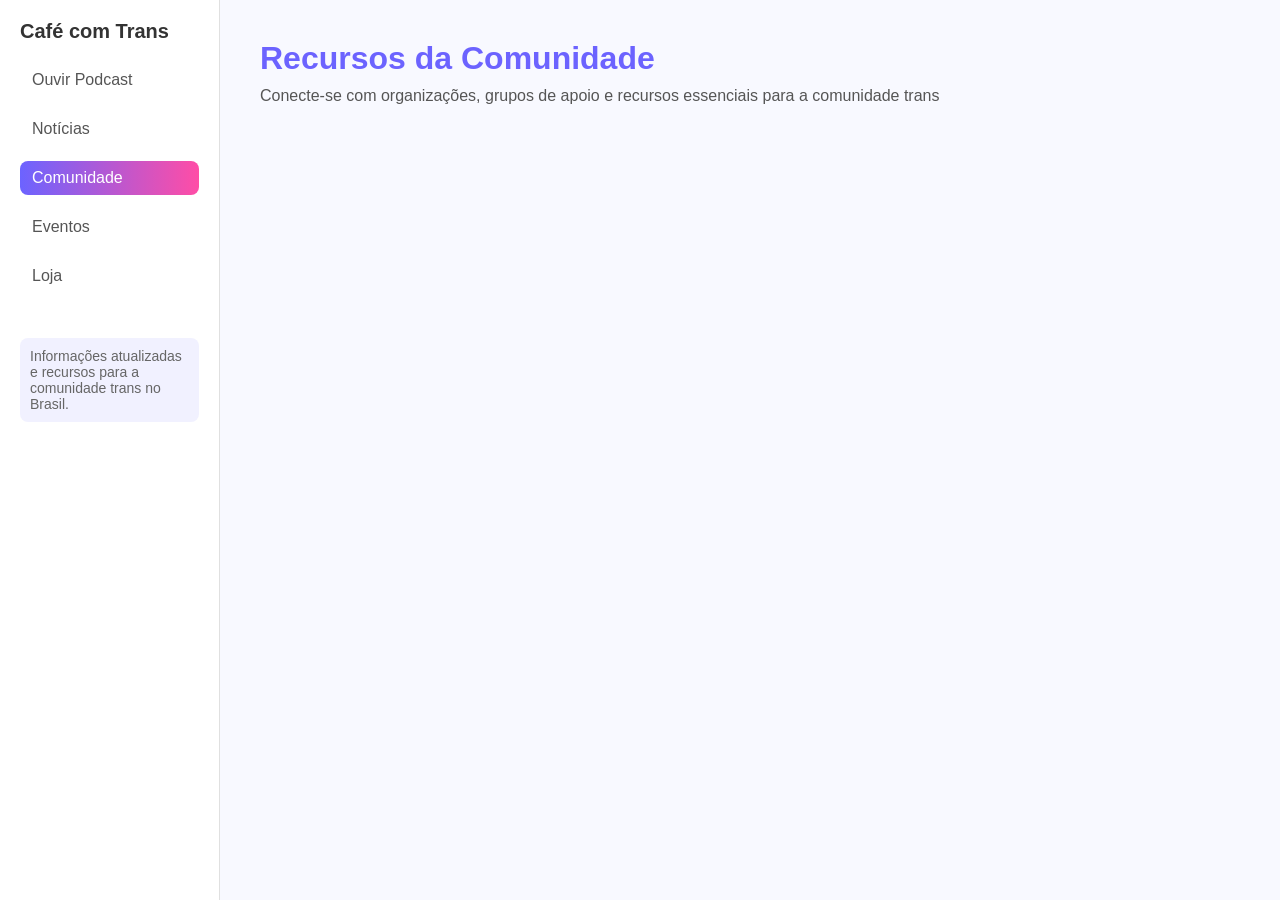
==== comunidade.html @ 541d0256 "Update comunidade.html" ====
<!DOCTYPE html>
<html lang="pt-BR">
<head>
<meta charset="UTF-8">
<meta name="viewport" content="width=device-width, initial-scale=1.0">
<title>Café com Trans - Comunidade</title>
<link rel="stylesheet" href="style.css">
</head>
<body>

<div class="sidebar">
    <h2>Café com Trans</h2>
    <ul class="nav">
        <li><a href="podcast.html">Ouvir Podcast</a></li>
        <li><a href="noticias.html">Notícias</a></li>
        <li><a href="comunidade.html">Comunidade</a></li>
        <li><a href="eventos.html">Eventos</a></li>
        <li><a href="loja.html">Loja</a></li>
    </ul>
    <div class="about">
        Informações atualizadas e recursos para a comunidade trans no Brasil.
    </div>
</div>

<div class="main">
    <h1>Recursos da Comunidade</h1>
    <p>Conecte-se com organizações, grupos de apoio e recursos essenciais para a comunidade trans</p>

    <div class="cards">
        <!-- Insira os cards de comunidade aqui (igual ao index) -->
    </div>
</div>

<script>
document.querySelectorAll('.nav a').forEach(link => {
    if (link.href === window.location.href) {
        link.classList.add('active');
    }
});
</script>

</body>
</html>
---- style.css ----
/* =============================
   RESET BÁSICO
============================= */
* {
    box-sizing: border-box;
    margin: 0;
    padding: 0;
    font-family: Arial, sans-serif;
}

body {
    display: flex;
    min-height: 100vh;
    background-color: #f8f9ff;
    color: #333;
}

/* =============================
   MENU LATERAL
============================= */
.sidebar {
    width: 220px;
    background-color: #fff;
    border-right: 1px solid #e0e0e0;
    display: flex;
    flex-direction: column;
    padding: 20px;
}

.sidebar h2 {
    font-size: 20px;
    margin-bottom: 20px;
}

.nav {
    list-style: none;
    margin-bottom: 30px;
}

.nav li {
    margin-bottom: 15px;
}

.nav li a {
    text-decoration: none;
    color: #555;
    display: flex;
    align-items: center;
    padding: 8px 12px;
    border-radius: 8px;
    transition: background 0.3s, color 0.3s;
}

.nav li a.active, .nav li a:hover {
    background: linear-gradient(90deg, #6c63ff, #ff4da6);
    color: #fff;
}

.about {
    font-size: 14px;
    color: #666;
    background: #f1f1ff;
    padding: 10px;
    border-radius: 8px;
}

/* =============================
   CONTEÚDO PRINCIPAL
============================= */
.main {
    flex: 1;
    padding: 40px;
}

.main h1 {
    font-size: 32px;
    color: #6c63ff;
    margin-bottom: 10px;
}

.main p {
    font-size: 16px;
    margin-bottom: 30px;
    color: #555;
}

/* =============================
   GRID DE CARDS
============================= */
.cards {
    display: grid;
    grid-template-columns: repeat(auto-fit, minmax(280px, 1fr));
    gap: 20px;
}

.card {
    background-color: #fff;
    border-radius: 12px;
    padding: 20px;
    box-shadow: 0 5px 15px rgba(0,0,0,0.05);
    display: flex;
    flex-direction: column;
    justify-content: space-between;
}

.card .icon {
    width: 40px;
    height: 40px;
    background: linear-gradient(135deg, #6c63ff, #ff4da6);
    border-radius: 10px;
    margin-bottom: 15px;
    display: flex;
    align-items: center;
    justify-content: center;
    color: #fff;
    font-weight: bold;
}

.card h3 {
    font-size: 18px;
    margin-bottom: 10px;
}

.card p {
    font-size: 14px;
    color: #555;
    margin-bottom: 10px;
}

.card .info {
    font-size: 13px;
    color: #777;
    margin-bottom: 10px;
}

.card button {
    border: none;
    padding: 10px;
    border-radius: 8px;
    background: linear-gradient(90deg, #6c63ff, #ff4da6);
    color: #fff;
    cursor: pointer;
    transition: opacity 0.3s;
}

.card button:hover {
    opacity: 0.8;
}

/* =============================
   ICONE DE PODCAST
============================= */
.podcast-links img {
    width: 50px;
    height: 50px;
    border-radius: 8px;
    transition: transform 0.3s, box-shadow 0.3s;
    cursor: pointer;
}

.podcast-links img:hover {
    transform: scale(1.2);
    box-shadow: 0 5px 15px rgba(0,0,0,0.3);
}

/* =============================
   RESPONSIVIDADE
============================= */
@media (max-width: 768px) {
    body {
        flex-direction: column;
    }

    .sidebar {
        width: 100%;
        border-right: none;
        border-bottom: 1px solid #e0e0e0;
        flex-direction: row;
        overflow-x: auto;
        padding: 10px;
    }

    .sidebar h2 {
        font-size: 18px;
        margin-right: 20px;
    }

    .nav {
        display: flex;
        flex-direction: row;
        margin-bottom: 0;
    }

    .nav li {
        margin-bottom: 0;
        margin-right: 10px;
    }

    .main {
        padding: 20px;
    }

    .cards {
        grid-template-columns: 1fr;
    }
}
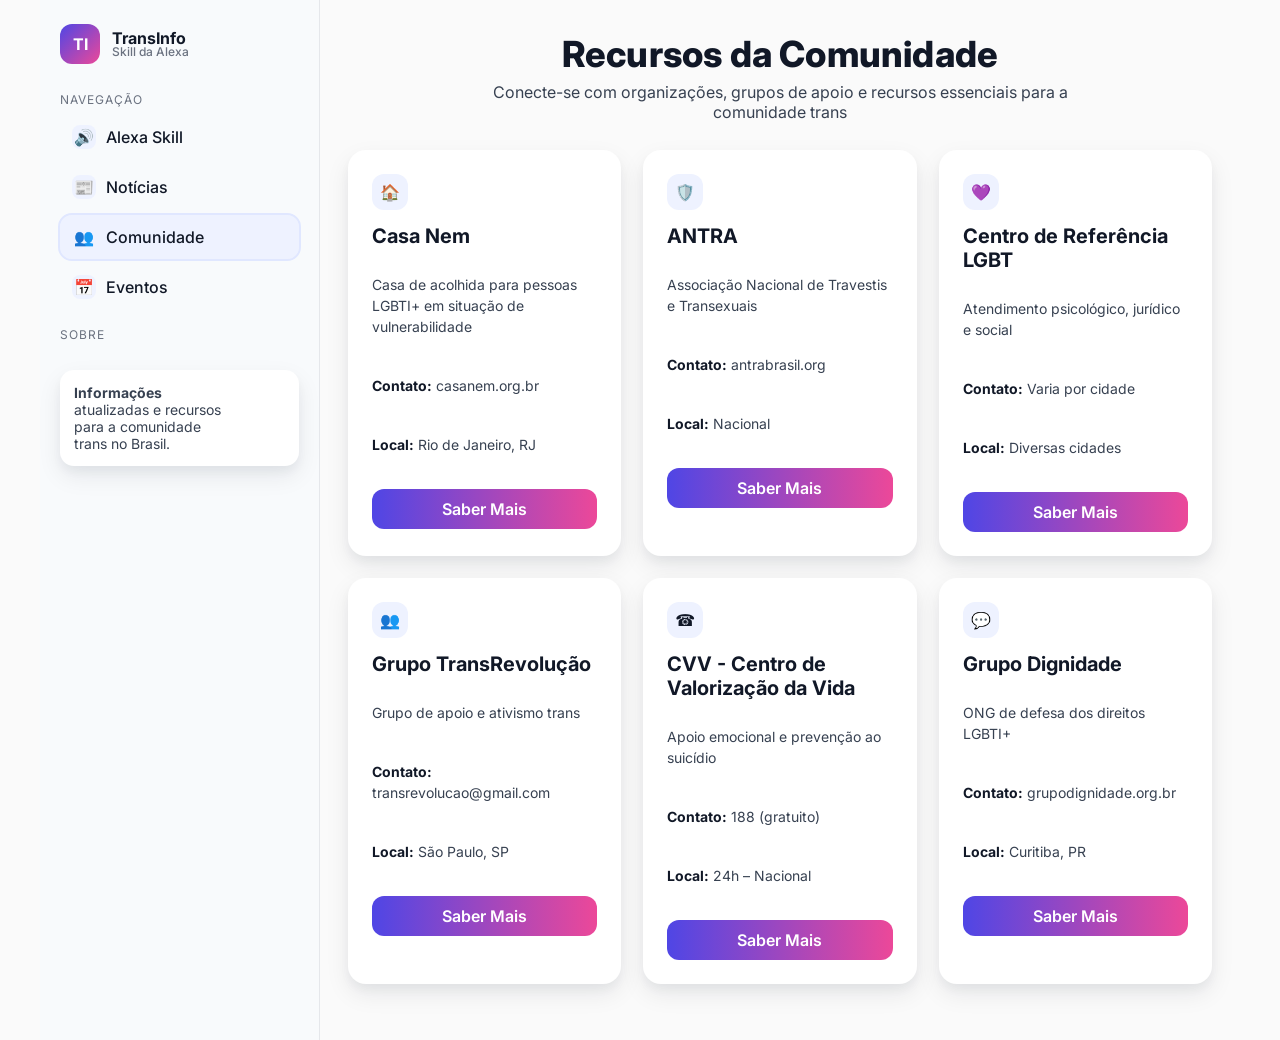
==== commit 4ea8f11a: "Update comunidade.html" ====
--- a/comunidade.html
+++ b/comunidade.html
@@ -1,43 +1,171 @@
-<!DOCTYPE html>
-<html lang="pt-BR">
+<!doctype html>
+<html lang="pt-br">
 <head>
-<meta charset="UTF-8">
-<meta name="viewport" content="width=device-width, initial-scale=1.0">
-<title>Café com Trans - Comunidade</title>
-<link rel="stylesheet" href="style.css">
+  <meta charset="utf-8" />
+  <meta name="viewport" content="width=device-width, initial-scale=1" />
+  <title>TransInfo • Comunidade</title>
+  <link rel="preconnect" href="https://fonts.gstatic.com" crossorigin>
+  <link href="https://fonts.googleapis.com/css2?family=Inter:wght@400;500;600;700;800&display=swap" rel="stylesheet">
+  <style>
+    :root{
+      --bg:#0b0f1a; /* fundo geral bem claro no print, mas vamos dar um leve contraste */
+      --panel:#ffffff;
+      --muted:#6b7280;
+      --text:#111827;
+      --primary-start:#4f46e5; /* indigo-600 */
+      --primary-end:#ec4899;   /* pink-500 */
+      --soft:#f3f4f6;
+      --sidebar:#f8fafc;
+      --shadow:0 10px 25px rgba(17,24,39,.08), 0 6px 10px rgba(17,24,39,.04);
+    }
+    *{box-sizing:border-box}
+    html,body{margin:0}
+    body{font-family:Inter,system-ui,-apple-system,Segoe UI,Roboto,Ubuntu,"Helvetica Neue",Arial,ui-sans-serif; color:var(--text); background:#fafafa}
+
+    /* Layout */
+    .wrap{display:grid; grid-template-columns: 280px 1fr; min-height:100vh; max-width:1200px; margin:0 auto}
+    aside{background:var(--sidebar); border-right:1px solid #e5e7eb; padding:24px 20px;}
+    main{padding:32px 28px 56px}
+
+    /* Sidebar */
+    .brand{display:flex; align-items:center; gap:12px; margin-bottom:28px}
+    .brand-badge{width:40px;height:40px;border-radius:12px;display:grid;place-items:center;background:linear-gradient(135deg,var(--primary-start),var(--primary-end)); color:#fff; font-weight:700}
+    .brand-title{line-height:1}
+    .brand-title small{display:block; color:var(--muted); font-size:12px; font-weight:500}
+
+    .nav-group{margin-top:18px}
+    .nav-title{font-size:12px;color:var(--muted);text-transform:uppercase;letter-spacing:.08em;margin:18px 0 8px}
+    .nav{display:grid;gap:6px}
+    .nav a{display:flex; align-items:center; gap:10px; padding:10px 12px; border-radius:12px; color:#111827; text-decoration:none; font-weight:500}
+    .nav a:hover{background:#eef2ff}
+    .nav a.active{background:#eef2ff; outline:2px solid #e0e7ff}
+
+    .chip{width:24px; height:24px; display:grid; place-items:center; border-radius:8px; background:#eef2ff}
+
+    .note{margin-top:28px; background:#fff; padding:14px 14px; border-radius:14px; box-shadow:var(--shadow); font-size:14px; color:#374151}
+
+    /* Header */
+    .headline{ text-align:center; margin-bottom:10px;}
+    .headline h1{font-size:36px; letter-spacing:.2px; margin:0 0 6px; font-weight:800}
+    .headline p{margin:0; color:#374151}
+
+    /* Cards */
+    .grid{ display:grid; grid-template-columns: repeat(3, 1fr); gap:22px; margin-top:28px}
+    .card{ background:#fff; border-radius:18px; box-shadow:var(--shadow); padding:24px; display:flex; flex-direction:column; gap:10px}
+    .card .icon{ width:36px; height:36px; border-radius:12px; display:grid; place-items:center; background:#eef2ff}
+    .card h3{ margin:4px 0 2px; font-size:20px}
+    .meta{ font-size:14px; color:#374151; line-height:1.5}
+    .meta strong{ color:#111827 }
+
+    .btn{margin-top:10px; border:0; background:linear-gradient(90deg,var(--primary-start),var(--primary-end)); color:#fff; font-weight:600; padding:10px 14px; border-radius:12px; cursor:pointer; text-decoration:none; text-align:center}
+    .btn:active{transform:translateY(1px)}
+
+    /* Responsive */
+    @media (max-width: 1100px){ .grid{grid-template-columns: repeat(2,1fr);} }
+    @media (max-width: 860px){ .wrap{grid-template-columns: 1fr}; aside{position:sticky; top:0; z-index:10} }
+    @media (max-width: 720px){ .grid{grid-template-columns: 1fr} }
+  </style>
 </head>
 <body>
+  <div class="wrap">
+    <aside>
+      <div class="brand">
+        <div class="brand-badge">TI</div>
+        <div class="brand-title">
+          <strong>TransInfo</strong>
+          <small>Skill da Alexa</small>
+        </div>
+      </div>
 
-<div class="sidebar">
-    <h2>Café com Trans</h2>
-    <ul class="nav">
-        <li><a href="podcast.html">Ouvir Podcast</a></li>
-        <li><a href="noticias.html">Notícias</a></li>
-        <li><a href="comunidade.html">Comunidade</a></li>
-        <li><a href="eventos.html">Eventos</a></li>
-        <li><a href="loja.html">Loja</a></li>
-    </ul>
-    <div class="about">
-        Informações atualizadas e recursos para a comunidade trans no Brasil.
-    </div>
-</div>
+      <div class="nav-group">
+        <div class="nav-title">Navegação</div>
+        <nav class="nav">
+          <a href="#" aria-label="Alexa Skill"><span class="chip">🔊</span> Alexa Skill</a>
+          <a href="#" aria-label="Notícias"><span class="chip">📰</span> Notícias</a>
+          <a href="#" class="active" aria-current="page"><span class="chip">👥</span> Comunidade</a>
+          <a href="#" aria-label="Eventos"><span class="chip">📅</span> Eventos</a>
+        </nav>
+      </div>
 
-<div class="main">
-    <h1>Recursos da Comunidade</h1>
-    <p>Conecte-se com organizações, grupos de apoio e recursos essenciais para a comunidade trans</p>
+      <div class="nav-group">
+        <div class="nav-title">Sobre</div>
+        <div class="note">
+          <strong>Informações</strong><br>
+          atualizadas e recursos<br>
+          para a comunidade<br>
+          trans no Brasil.
+        </div>
+      </div>
+    </aside>
 
-    <div class="cards">
-        <!-- Insira os cards de comunidade aqui (igual ao index) -->
-    </div>
-</div>
+    <main>
+      <header class="headline">
+        <h1>Recursos da Comunidade</h1>
+        <p>Conecte-se com organizações, grupos de apoio e recursos essenciais para a<br/> comunidade trans</p>
+      </header>
 
-<script>
-document.querySelectorAll('.nav a').forEach(link => {
-    if (link.href === window.location.href) {
-        link.classList.add('active');
-    }
-});
-</script>
+      <section class="grid" aria-label="Cartões de recursos">
+        <!-- Card 1 -->
+        <article class="card">
+          <div class="icon" aria-hidden="true">🏠</div>
+          <h3>Casa Nem</h3>
+          <p class="meta">Casa de acolhida para pessoas LGBTI+ em situação de vulnerabilidade</p>
+          <p class="meta"><strong>Contato:</strong> casanem.org.br</p>
+          <p class="meta"><strong>Local:</strong> Rio de Janeiro, RJ</p>
+          <a class="btn" href="#">Saber Mais</a>
+        </article>
 
+        <!-- Card 2 -->
+        <article class="card">
+          <div class="icon" aria-hidden="true">🛡️</div>
+          <h3>ANTRA</h3>
+          <p class="meta">Associação Nacional de Travestis e Transexuais</p>
+          <p class="meta"><strong>Contato:</strong> antrabrasil.org</p>
+          <p class="meta"><strong>Local:</strong> Nacional</p>
+          <a class="btn" href="#">Saber Mais</a>
+        </article>
+
+        <!-- Card 3 -->
+        <article class="card">
+          <div class="icon" aria-hidden="true">💜</div>
+          <h3>Centro de Referência LGBT</h3>
+          <p class="meta">Atendimento psicológico, jurídico e social</p>
+          <p class="meta"><strong>Contato:</strong> Varia por cidade</p>
+          <p class="meta"><strong>Local:</strong> Diversas cidades</p>
+          <a class="btn" href="#">Saber Mais</a>
+        </article>
+
+        <!-- Card 4 -->
+        <article class="card">
+          <div class="icon" aria-hidden="true">👥</div>
+          <h3>Grupo TransRevolução</h3>
+          <p class="meta">Grupo de apoio e ativismo trans</p>
+          <p class="meta"><strong>Contato:</strong> transrevolucao@gmail.com</p>
+          <p class="meta"><strong>Local:</strong> São Paulo, SP</p>
+          <a class="btn" href="#">Saber Mais</a>
+        </article>
+
+        <!-- Card 5 -->
+        <article class="card">
+          <div class="icon" aria-hidden="true">☎️</div>
+          <h3>CVV - Centro de Valorização da Vida</h3>
+          <p class="meta">Apoio emocional e prevenção ao suicídio</p>
+          <p class="meta"><strong>Contato:</strong> 188 (gratuito)</p>
+          <p class="meta"><strong>Local:</strong> 24h – Nacional</p>
+          <a class="btn" href="#">Saber Mais</a>
+        </article>
+
+        <!-- Card 6 -->
+        <article class="card">
+          <div class="icon" aria-hidden="true">💬</div>
+          <h3>Grupo Dignidade</h3>
+          <p class="meta">ONG de defesa dos direitos LGBTI+</p>
+          <p class="meta"><strong>Contato:</strong> grupodignidade.org.br</p>
+          <p class="meta"><strong>Local:</strong> Curitiba, PR</p>
+          <a class="btn" href="#">Saber Mais</a>
+        </article>
+      </section>
+    </main>
+  </div>
 </body>
 </html>
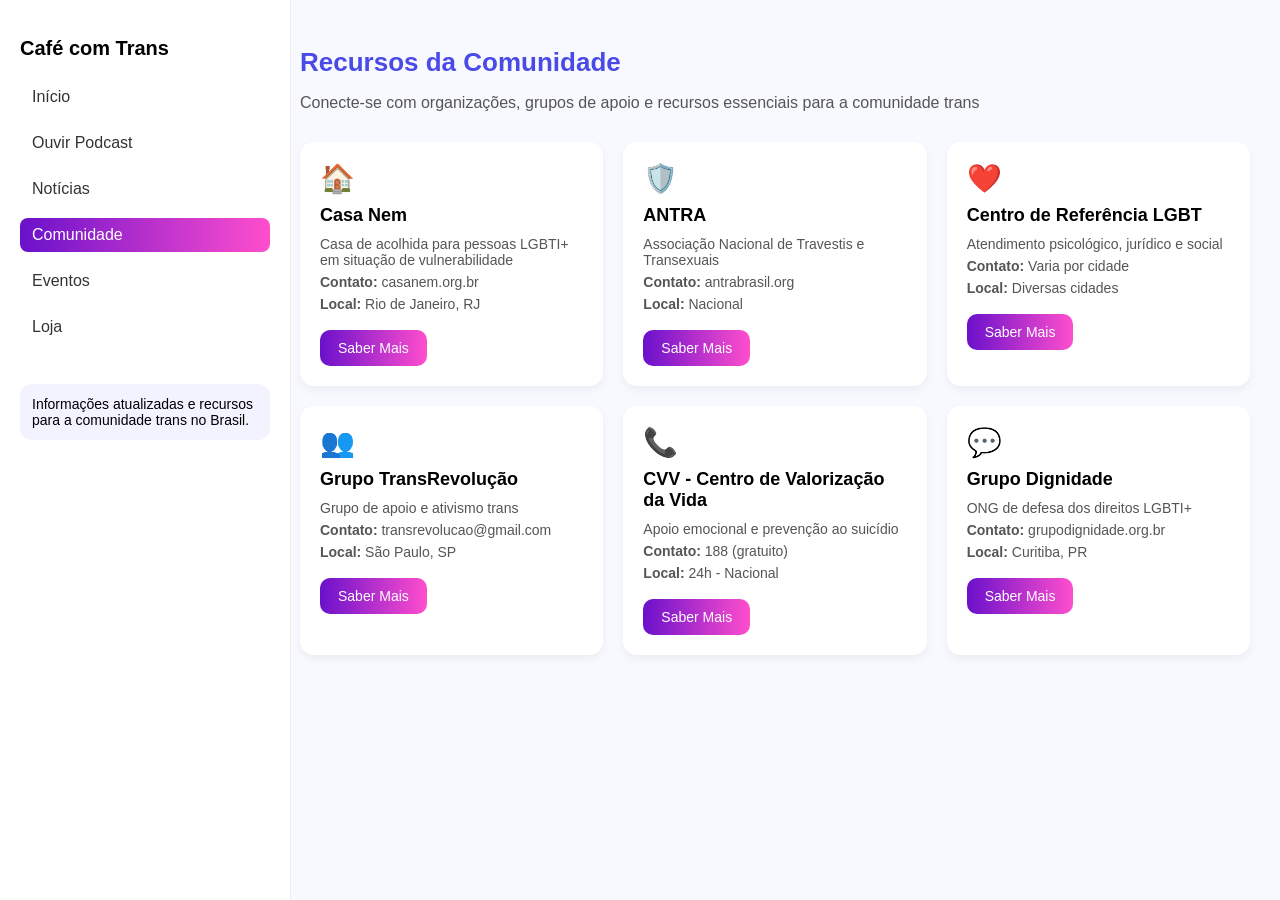
==== commit 49f27a86: "Update comunidade.html" ====
--- a/comunidade.html
+++ b/comunidade.html
@@ -1,171 +1,206 @@
-<!doctype html>
-<html lang="pt-br">
+<!DOCTYPE html>
+<html lang="pt-BR">
 <head>
-  <meta charset="utf-8" />
-  <meta name="viewport" content="width=device-width, initial-scale=1" />
-  <title>TransInfo • Comunidade</title>
-  <link rel="preconnect" href="https://fonts.gstatic.com" crossorigin>
-  <link href="https://fonts.googleapis.com/css2?family=Inter:wght@400;500;600;700;800&display=swap" rel="stylesheet">
+  <meta charset="UTF-8">
+  <meta name="viewport" content="width=device-width, initial-scale=1.0">
+  <title>Comunidade - Café com Trans</title>
   <style>
-    :root{
-      --bg:#0b0f1a; /* fundo geral bem claro no print, mas vamos dar um leve contraste */
-      --panel:#ffffff;
-      --muted:#6b7280;
-      --text:#111827;
-      --primary-start:#4f46e5; /* indigo-600 */
-      --primary-end:#ec4899;   /* pink-500 */
-      --soft:#f3f4f6;
-      --sidebar:#f8fafc;
-      --shadow:0 10px 25px rgba(17,24,39,.08), 0 6px 10px rgba(17,24,39,.04);
-    }
-    *{box-sizing:border-box}
-    html,body{margin:0}
-    body{font-family:Inter,system-ui,-apple-system,Segoe UI,Roboto,Ubuntu,"Helvetica Neue",Arial,ui-sans-serif; color:var(--text); background:#fafafa}
-
-    /* Layout */
-    .wrap{display:grid; grid-template-columns: 280px 1fr; min-height:100vh; max-width:1200px; margin:0 auto}
-    aside{background:var(--sidebar); border-right:1px solid #e5e7eb; padding:24px 20px;}
-    main{padding:32px 28px 56px}
+    body {
+      margin: 0;
+      font-family: Arial, sans-serif;
+      display: flex;
+      background-color: #f8f9ff;
+    }
 
     /* Sidebar */
-    .brand{display:flex; align-items:center; gap:12px; margin-bottom:28px}
-    .brand-badge{width:40px;height:40px;border-radius:12px;display:grid;place-items:center;background:linear-gradient(135deg,var(--primary-start),var(--primary-end)); color:#fff; font-weight:700}
-    .brand-title{line-height:1}
-    .brand-title small{display:block; color:var(--muted); font-size:12px; font-weight:500}
-
-    .nav-group{margin-top:18px}
-    .nav-title{font-size:12px;color:var(--muted);text-transform:uppercase;letter-spacing:.08em;margin:18px 0 8px}
-    .nav{display:grid;gap:6px}
-    .nav a{display:flex; align-items:center; gap:10px; padding:10px 12px; border-radius:12px; color:#111827; text-decoration:none; font-weight:500}
-    .nav a:hover{background:#eef2ff}
-    .nav a.active{background:#eef2ff; outline:2px solid #e0e7ff}
-
-    .chip{width:24px; height:24px; display:grid; place-items:center; border-radius:8px; background:#eef2ff}
-
-    .note{margin-top:28px; background:#fff; padding:14px 14px; border-radius:14px; box-shadow:var(--shadow); font-size:14px; color:#374151}
-
-    /* Header */
-    .headline{ text-align:center; margin-bottom:10px;}
-    .headline h1{font-size:36px; letter-spacing:.2px; margin:0 0 6px; font-weight:800}
-    .headline p{margin:0; color:#374151}
+    .sidebar {
+      width: 250px;
+      background: #fff;
+      padding: 20px;
+      border-right: 1px solid #eee;
+      position: fixed;
+      top: 0;
+      left: 0;
+      bottom: 0;
+    }
+
+    .sidebar h2 {
+      font-size: 20px;
+      margin-bottom: 20px;
+    }
+
+    .sidebar a {
+      display: block;
+      text-decoration: none;
+      color: #333;
+      margin: 12px 0;
+      padding: 8px 12px;
+      border-radius: 8px;
+      transition: all 0.3s;
+    }
+
+    .sidebar a.active,
+    .sidebar a:hover {
+      background: linear-gradient(90deg, #6a11cb, #ff4ecd);
+      color: white;
+    }
+
+    .sidebar .info-box {
+      background: #f3f2ff;
+      padding: 12px;
+      border-radius: 12px;
+      font-size: 14px;
+      margin-top: 40px;
+    }
+
+    /* Conteúdo principal */
+    .main {
+      margin-left: 270px;
+      padding: 30px;
+      flex: 1;
+    }
+
+    h1 {
+      color: #4a4ae6;
+      font-size: 26px;
+      margin-bottom: 10px;
+    }
+
+    p.subtitle {
+      color: #555;
+      margin-bottom: 30px;
+    }
 
     /* Cards */
-    .grid{ display:grid; grid-template-columns: repeat(3, 1fr); gap:22px; margin-top:28px}
-    .card{ background:#fff; border-radius:18px; box-shadow:var(--shadow); padding:24px; display:flex; flex-direction:column; gap:10px}
-    .card .icon{ width:36px; height:36px; border-radius:12px; display:grid; place-items:center; background:#eef2ff}
-    .card h3{ margin:4px 0 2px; font-size:20px}
-    .meta{ font-size:14px; color:#374151; line-height:1.5}
-    .meta strong{ color:#111827 }
-
-    .btn{margin-top:10px; border:0; background:linear-gradient(90deg,var(--primary-start),var(--primary-end)); color:#fff; font-weight:600; padding:10px 14px; border-radius:12px; cursor:pointer; text-decoration:none; text-align:center}
-    .btn:active{transform:translateY(1px)}
-
-    /* Responsive */
-    @media (max-width: 1100px){ .grid{grid-template-columns: repeat(2,1fr);} }
-    @media (max-width: 860px){ .wrap{grid-template-columns: 1fr}; aside{position:sticky; top:0; z-index:10} }
-    @media (max-width: 720px){ .grid{grid-template-columns: 1fr} }
+    .cards {
+      display: grid;
+      grid-template-columns: repeat(auto-fit, minmax(280px, 1fr));
+      gap: 20px;
+    }
+
+    .card {
+      background: #fff;
+      padding: 20px;
+      border-radius: 14px;
+      box-shadow: 0 4px 8px rgba(0,0,0,0.05);
+      transition: transform 0.2s;
+    }
+
+    .card:hover {
+      transform: scale(1.03);
+    }
+
+    .icon {
+      font-size: 28px;
+      margin-bottom: 10px;
+    }
+
+    .card h3 {
+      margin: 10px 0;
+      font-size: 18px;
+      color: #000;
+    }
+
+    .card p {
+      font-size: 14px;
+      color: #555;
+      margin: 6px 0;
+    }
+
+    .btn {
+      display: inline-block;
+      margin-top: 12px;
+      padding: 10px 18px;
+      border-radius: 10px;
+      border: none;
+      color: white;
+      background: linear-gradient(90deg, #6a11cb, #ff4ecd);
+      cursor: pointer;
+      font-size: 14px;
+      transition: opacity 0.3s;
+    }
+
+    .btn:hover {
+      opacity: 0.9;
+    }
   </style>
 </head>
 <body>
-  <div class="wrap">
-    <aside>
-      <div class="brand">
-        <div class="brand-badge">TI</div>
-        <div class="brand-title">
-          <strong>TransInfo</strong>
-          <small>Skill da Alexa</small>
-        </div>
-      </div>
-
-      <div class="nav-group">
-        <div class="nav-title">Navegação</div>
-        <nav class="nav">
-          <a href="#" aria-label="Alexa Skill"><span class="chip">🔊</span> Alexa Skill</a>
-          <a href="#" aria-label="Notícias"><span class="chip">📰</span> Notícias</a>
-          <a href="#" class="active" aria-current="page"><span class="chip">👥</span> Comunidade</a>
-          <a href="#" aria-label="Eventos"><span class="chip">📅</span> Eventos</a>
-        </nav>
-      </div>
-
-      <div class="nav-group">
-        <div class="nav-title">Sobre</div>
-        <div class="note">
-          <strong>Informações</strong><br>
-          atualizadas e recursos<br>
-          para a comunidade<br>
-          trans no Brasil.
-        </div>
-      </div>
-    </aside>
-
-    <main>
-      <header class="headline">
-        <h1>Recursos da Comunidade</h1>
-        <p>Conecte-se com organizações, grupos de apoio e recursos essenciais para a<br/> comunidade trans</p>
-      </header>
-
-      <section class="grid" aria-label="Cartões de recursos">
-        <!-- Card 1 -->
-        <article class="card">
-          <div class="icon" aria-hidden="true">🏠</div>
-          <h3>Casa Nem</h3>
-          <p class="meta">Casa de acolhida para pessoas LGBTI+ em situação de vulnerabilidade</p>
-          <p class="meta"><strong>Contato:</strong> casanem.org.br</p>
-          <p class="meta"><strong>Local:</strong> Rio de Janeiro, RJ</p>
-          <a class="btn" href="#">Saber Mais</a>
-        </article>
-
-        <!-- Card 2 -->
-        <article class="card">
-          <div class="icon" aria-hidden="true">🛡️</div>
-          <h3>ANTRA</h3>
-          <p class="meta">Associação Nacional de Travestis e Transexuais</p>
-          <p class="meta"><strong>Contato:</strong> antrabrasil.org</p>
-          <p class="meta"><strong>Local:</strong> Nacional</p>
-          <a class="btn" href="#">Saber Mais</a>
-        </article>
-
-        <!-- Card 3 -->
-        <article class="card">
-          <div class="icon" aria-hidden="true">💜</div>
-          <h3>Centro de Referência LGBT</h3>
-          <p class="meta">Atendimento psicológico, jurídico e social</p>
-          <p class="meta"><strong>Contato:</strong> Varia por cidade</p>
-          <p class="meta"><strong>Local:</strong> Diversas cidades</p>
-          <a class="btn" href="#">Saber Mais</a>
-        </article>
-
-        <!-- Card 4 -->
-        <article class="card">
-          <div class="icon" aria-hidden="true">👥</div>
-          <h3>Grupo TransRevolução</h3>
-          <p class="meta">Grupo de apoio e ativismo trans</p>
-          <p class="meta"><strong>Contato:</strong> transrevolucao@gmail.com</p>
-          <p class="meta"><strong>Local:</strong> São Paulo, SP</p>
-          <a class="btn" href="#">Saber Mais</a>
-        </article>
-
-        <!-- Card 5 -->
-        <article class="card">
-          <div class="icon" aria-hidden="true">☎️</div>
-          <h3>CVV - Centro de Valorização da Vida</h3>
-          <p class="meta">Apoio emocional e prevenção ao suicídio</p>
-          <p class="meta"><strong>Contato:</strong> 188 (gratuito)</p>
-          <p class="meta"><strong>Local:</strong> 24h – Nacional</p>
-          <a class="btn" href="#">Saber Mais</a>
-        </article>
-
-        <!-- Card 6 -->
-        <article class="card">
-          <div class="icon" aria-hidden="true">💬</div>
-          <h3>Grupo Dignidade</h3>
-          <p class="meta">ONG de defesa dos direitos LGBTI+</p>
-          <p class="meta"><strong>Contato:</strong> grupodignidade.org.br</p>
-          <p class="meta"><strong>Local:</strong> Curitiba, PR</p>
-          <a class="btn" href="#">Saber Mais</a>
-        </article>
-      </section>
-    </main>
+  <!-- Sidebar -->
+  <div class="sidebar">
+    <h2>Café com Trans</h2>
+    <a href="#">Início</a>
+    <a href="#">Ouvir Podcast</a>
+    <a href="#">Notícias</a>
+    <a href="#" class="active">Comunidade</a>
+    <a href="#">Eventos</a>
+    <a href="#">Loja</a>
+
+    <div class="info-box">
+      Informações atualizadas e recursos para a comunidade trans no Brasil.
+    </div>
+  </div>
+
+  <!-- Conteúdo principal -->
+  <div class="main">
+    <h1>Recursos da Comunidade</h1>
+    <p class="subtitle">Conecte-se com organizações, grupos de apoio e recursos essenciais para a comunidade trans</p>
+
+    <div class="cards">
+      <div class="card">
+        <div class="icon">🏠</div>
+        <h3>Casa Nem</h3>
+        <p>Casa de acolhida para pessoas LGBTI+ em situação de vulnerabilidade</p>
+        <p><strong>Contato:</strong> casanem.org.br</p>
+        <p><strong>Local:</strong> Rio de Janeiro, RJ</p>
+        <button class="btn">Saber Mais</button>
+      </div>
+
+      <div class="card">
+        <div class="icon">🛡️</div>
+        <h3>ANTRA</h3>
+        <p>Associação Nacional de Travestis e Transexuais</p>
+        <p><strong>Contato:</strong> antrabrasil.org</p>
+        <p><strong>Local:</strong> Nacional</p>
+        <button class="btn">Saber Mais</button>
+      </div>
+
+      <div class="card">
+        <div class="icon">❤️</div>
+        <h3>Centro de Referência LGBT</h3>
+        <p>Atendimento psicológico, jurídico e social</p>
+        <p><strong>Contato:</strong> Varia por cidade</p>
+        <p><strong>Local:</strong> Diversas cidades</p>
+        <button class="btn">Saber Mais</button>
+      </div>
+
+      <div class="card">
+        <div class="icon">👥</div>
+        <h3>Grupo TransRevolução</h3>
+        <p>Grupo de apoio e ativismo trans</p>
+        <p><strong>Contato:</strong> transrevolucao@gmail.com</p>
+        <p><strong>Local:</strong> São Paulo, SP</p>
+        <button class="btn">Saber Mais</button>
+      </div>
+
+      <div class="card">
+        <div class="icon">📞</div>
+        <h3>CVV - Centro de Valorização da Vida</h3>
+        <p>Apoio emocional e prevenção ao suicídio</p>
+        <p><strong>Contato:</strong> 188 (gratuito)</p>
+        <p><strong>Local:</strong> 24h - Nacional</p>
+        <button class="btn">Saber Mais</button>
+      </div>
+
+      <div class="card">
+        <div class="icon">💬</div>
+        <h3>Grupo Dignidade</h3>
+        <p>ONG de defesa dos direitos LGBTI+</p>
+        <p><strong>Contato:</strong> grupodignidade.org.br</p>
+        <p><strong>Local:</strong> Curitiba, PR</p>
+        <button class="btn">Saber Mais</button>
+      </div>
+    </div>
   </div>
 </body>
 </html>
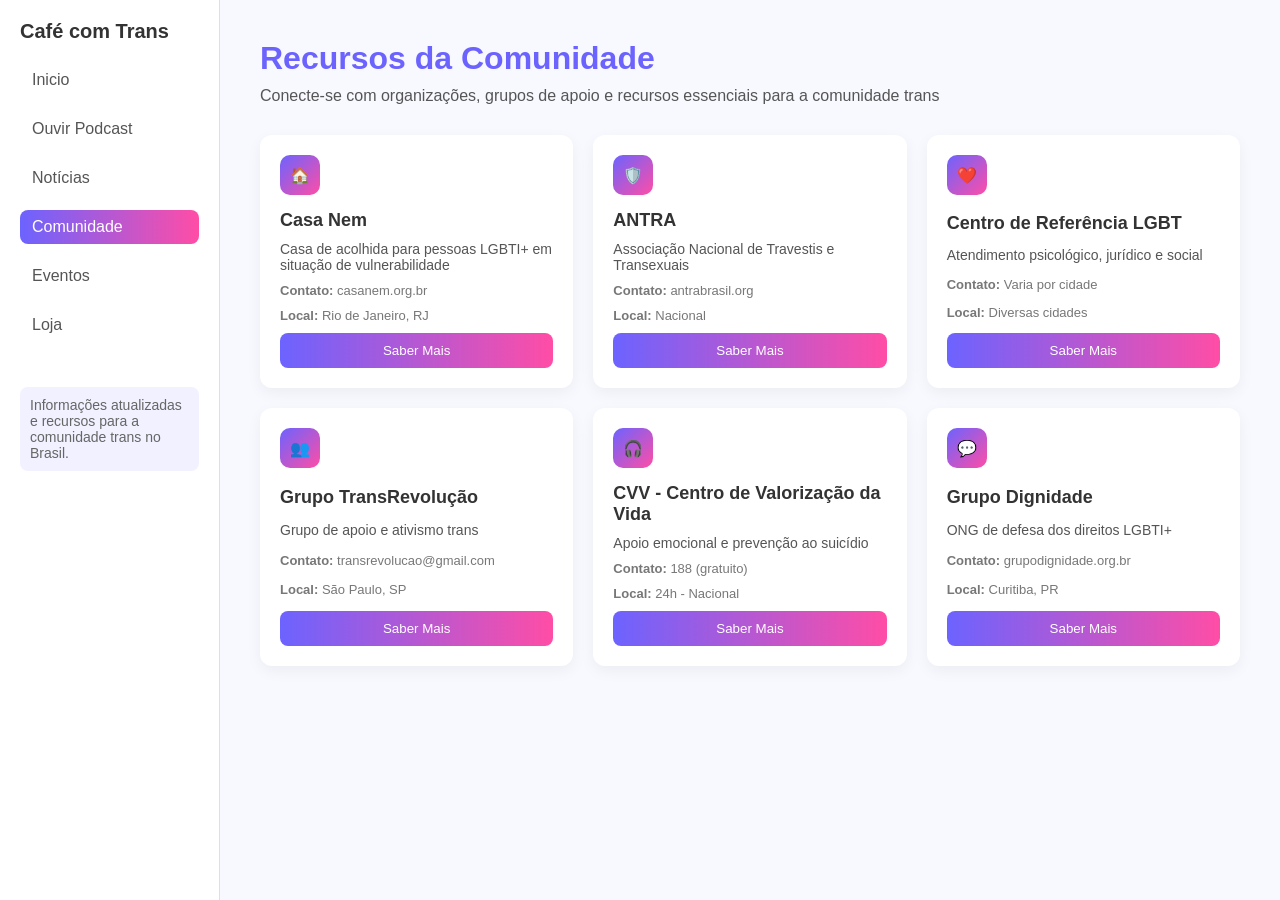
==== commit 0df94290: "Update comunidade.html" ====
--- a/comunidade.html
+++ b/comunidade.html
@@ -1,206 +1,229 @@
 <!DOCTYPE html>
 <html lang="pt-BR">
 <head>
-  <meta charset="UTF-8">
-  <meta name="viewport" content="width=device-width, initial-scale=1.0">
-  <title>Comunidade - Café com Trans</title>
-  <style>
+<meta charset="UTF-8">
+<meta name="viewport" content="width=device-width, initial-scale=1.0">
+<title>Café com Trans</title>
+<style>
+    /* Reset básico */
+    * {
+        box-sizing: border-box;
+        margin: 0;
+        padding: 0;
+        font-family: Arial, sans-serif;
+    }
+
     body {
-      margin: 0;
-      font-family: Arial, sans-serif;
-      display: flex;
-      background-color: #f8f9ff;
-    }
-
-    /* Sidebar */
+        display: flex;
+        min-height: 100vh;
+        background-color: #f8f9ff;
+        color: #333;
+    }
+
+    /* Menu lateral */
     .sidebar {
-      width: 250px;
-      background: #fff;
-      padding: 20px;
-      border-right: 1px solid #eee;
-      position: fixed;
-      top: 0;
-      left: 0;
-      bottom: 0;
+        width: 220px;
+        background-color: #fff;
+        border-right: 1px solid #e0e0e0;
+        display: flex;
+        flex-direction: column;
+        padding: 20px;
     }
 
     .sidebar h2 {
-      font-size: 20px;
-      margin-bottom: 20px;
-    }
-
-    .sidebar a {
-      display: block;
-      text-decoration: none;
-      color: #333;
-      margin: 12px 0;
-      padding: 8px 12px;
-      border-radius: 8px;
-      transition: all 0.3s;
-    }
-
-    .sidebar a.active,
-    .sidebar a:hover {
-      background: linear-gradient(90deg, #6a11cb, #ff4ecd);
-      color: white;
-    }
-
-    .sidebar .info-box {
-      background: #f3f2ff;
-      padding: 12px;
-      border-radius: 12px;
-      font-size: 14px;
-      margin-top: 40px;
+        font-size: 20px;
+        margin-bottom: 20px;
+    }
+
+    .nav {
+        list-style: none;
+        margin-bottom: 30px;
+    }
+
+    .nav li {
+        margin-bottom: 15px;
+    }
+
+    .nav li a {
+        text-decoration: none;
+        color: #555;
+        display: flex;
+        align-items: center;
+        padding: 8px 12px;
+        border-radius: 8px;
+        transition: background 0.3s;
+    }
+
+    .nav li a.active, .nav li a:hover {
+        background: linear-gradient(90deg, #6c63ff, #ff4da6);
+        color: #fff;
+    }
+
+    .about {
+        font-size: 14px;
+        color: #666;
+        background: #f1f1ff;
+        padding: 10px;
+        border-radius: 8px;
     }
 
     /* Conteúdo principal */
     .main {
-      margin-left: 270px;
-      padding: 30px;
-      flex: 1;
-    }
-
-    h1 {
-      color: #4a4ae6;
-      font-size: 26px;
-      margin-bottom: 10px;
-    }
-
-    p.subtitle {
-      color: #555;
-      margin-bottom: 30px;
-    }
-
-    /* Cards */
+        flex: 1;
+        padding: 40px;
+    }
+
+    .main h1 {
+        font-size: 32px;
+        color: #6c63ff;
+        margin-bottom: 10px;
+    }
+
+    .main p {
+        font-size: 16px;
+        margin-bottom: 30px;
+        color: #555;
+    }
+
+    /* Grid de cards */
     .cards {
-      display: grid;
-      grid-template-columns: repeat(auto-fit, minmax(280px, 1fr));
-      gap: 20px;
+        display: grid;
+        grid-template-columns: repeat(auto-fit, minmax(280px, 1fr));
+        gap: 20px;
     }
 
     .card {
-      background: #fff;
-      padding: 20px;
-      border-radius: 14px;
-      box-shadow: 0 4px 8px rgba(0,0,0,0.05);
-      transition: transform 0.2s;
-    }
-
-    .card:hover {
-      transform: scale(1.03);
-    }
-
-    .icon {
-      font-size: 28px;
-      margin-bottom: 10px;
+        background-color: #fff;
+        border-radius: 12px;
+        padding: 20px;
+        box-shadow: 0 5px 15px rgba(0,0,0,0.05);
+        display: flex;
+        flex-direction: column;
+        justify-content: space-between;
+    }
+
+    .card .icon {
+        width: 40px;
+        height: 40px;
+        background: linear-gradient(135deg, #6c63ff, #ff4da6);
+        border-radius: 10px;
+        margin-bottom: 15px;
+        display: flex;
+        align-items: center;
+        justify-content: center;
+        color: #fff;
+        font-weight: bold;
     }
 
     .card h3 {
-      margin: 10px 0;
-      font-size: 18px;
-      color: #000;
+        font-size: 18px;
+        margin-bottom: 10px;
     }
 
     .card p {
-      font-size: 14px;
-      color: #555;
-      margin: 6px 0;
-    }
-
-    .btn {
-      display: inline-block;
-      margin-top: 12px;
-      padding: 10px 18px;
-      border-radius: 10px;
-      border: none;
-      color: white;
-      background: linear-gradient(90deg, #6a11cb, #ff4ecd);
-      cursor: pointer;
-      font-size: 14px;
-      transition: opacity 0.3s;
-    }
-
-    .btn:hover {
-      opacity: 0.9;
-    }
-  </style>
+        font-size: 14px;
+        color: #555;
+        margin-bottom: 10px;
+    }
+
+    .card .info {
+        font-size: 13px;
+        color: #777;
+        margin-bottom: 10px;
+    }
+
+    .card button {
+        border: none;
+        padding: 10px;
+        border-radius: 8px;
+        background: linear-gradient(90deg, #6c63ff, #ff4da6);
+        color: #fff;
+        cursor: pointer;
+        transition: opacity 0.3s;
+    }
+
+    .card button:hover {
+        opacity: 0.8;
+    }
+</style>
 </head>
 <body>
-  <!-- Sidebar -->
-  <div class="sidebar">
+
+<div class="sidebar">
     <h2>Café com Trans</h2>
-    <a href="#">Início</a>
-    <a href="#">Ouvir Podcast</a>
-    <a href="#">Notícias</a>
-    <a href="#" class="active">Comunidade</a>
-    <a href="#">Eventos</a>
-    <a href="#">Loja</a>
-
-    <div class="info-box">
-      Informações atualizadas e recursos para a comunidade trans no Brasil.
+    <ul class="nav">
+           <li><a href="index.html">Inicio</a></li>  
+           <li><a href="podcast.html">Ouvir Podcast</a></li>
+           <li><a href="https://cafecomtrans.wordpress.com">Notícias</a></li>
+           <li><a href="comunidade.html" class="active">Comunidade</a></li>
+           <li><a href="eventos.html">Eventos</a></li>        
+            <li><a href="loja.html">Loja</a></li>  
+    </ul>
+    <div class="about">
+        Informações atualizadas e recursos para a comunidade trans no Brasil.
     </div>
-  </div>
-
-  <!-- Conteúdo principal -->
-  <div class="main">
+</div>
+
+<div class="main">
     <h1>Recursos da Comunidade</h1>
-    <p class="subtitle">Conecte-se com organizações, grupos de apoio e recursos essenciais para a comunidade trans</p>
+    <p>Conecte-se com organizações, grupos de apoio e recursos essenciais para a comunidade trans</p>
 
     <div class="cards">
-      <div class="card">
-        <div class="icon">🏠</div>
-        <h3>Casa Nem</h3>
-        <p>Casa de acolhida para pessoas LGBTI+ em situação de vulnerabilidade</p>
-        <p><strong>Contato:</strong> casanem.org.br</p>
-        <p><strong>Local:</strong> Rio de Janeiro, RJ</p>
-        <button class="btn">Saber Mais</button>
-      </div>
-
-      <div class="card">
-        <div class="icon">🛡️</div>
-        <h3>ANTRA</h3>
-        <p>Associação Nacional de Travestis e Transexuais</p>
-        <p><strong>Contato:</strong> antrabrasil.org</p>
-        <p><strong>Local:</strong> Nacional</p>
-        <button class="btn">Saber Mais</button>
-      </div>
-
-      <div class="card">
-        <div class="icon">❤️</div>
-        <h3>Centro de Referência LGBT</h3>
-        <p>Atendimento psicológico, jurídico e social</p>
-        <p><strong>Contato:</strong> Varia por cidade</p>
-        <p><strong>Local:</strong> Diversas cidades</p>
-        <button class="btn">Saber Mais</button>
-      </div>
-
-      <div class="card">
-        <div class="icon">👥</div>
-        <h3>Grupo TransRevolução</h3>
-        <p>Grupo de apoio e ativismo trans</p>
-        <p><strong>Contato:</strong> transrevolucao@gmail.com</p>
-        <p><strong>Local:</strong> São Paulo, SP</p>
-        <button class="btn">Saber Mais</button>
-      </div>
-
-      <div class="card">
-        <div class="icon">📞</div>
-        <h3>CVV - Centro de Valorização da Vida</h3>
-        <p>Apoio emocional e prevenção ao suicídio</p>
-        <p><strong>Contato:</strong> 188 (gratuito)</p>
-        <p><strong>Local:</strong> 24h - Nacional</p>
-        <button class="btn">Saber Mais</button>
-      </div>
-
-      <div class="card">
-        <div class="icon">💬</div>
-        <h3>Grupo Dignidade</h3>
-        <p>ONG de defesa dos direitos LGBTI+</p>
-        <p><strong>Contato:</strong> grupodignidade.org.br</p>
-        <p><strong>Local:</strong> Curitiba, PR</p>
-        <button class="btn">Saber Mais</button>
-      </div>
+        <div class="card">
+            <div class="icon">🏠</div>
+            <h3>Casa Nem</h3>
+            <p>Casa de acolhida para pessoas LGBTI+ em situação de vulnerabilidade</p>
+            <div class="info"><strong>Contato:</strong> casanem.org.br</div>
+            <div class="info"><strong>Local:</strong> Rio de Janeiro, RJ</div>
+            <button>Saber Mais</button>
+        </div>
+
+        <div class="card">
+            <div class="icon">🛡️</div>
+            <h3>ANTRA</h3>
+            <p>Associação Nacional de Travestis e Transexuais</p>
+            <div class="info"><strong>Contato:</strong> antrabrasil.org</div>
+            <div class="info"><strong>Local:</strong> Nacional</div>
+            <button>Saber Mais</button>
+        </div>
+
+        <div class="card">
+            <div class="icon">❤️</div>
+            <h3>Centro de Referência LGBT</h3>
+            <p>Atendimento psicológico, jurídico e social</p>
+            <div class="info"><strong>Contato:</strong> Varia por cidade</div>
+            <div class="info"><strong>Local:</strong> Diversas cidades</div>
+            <button>Saber Mais</button>
+        </div>
+
+        <div class="card">
+            <div class="icon">👥</div>
+            <h3>Grupo TransRevolução</h3>
+            <p>Grupo de apoio e ativismo trans</p>
+            <div class="info"><strong>Contato:</strong> transrevolucao@gmail.com</div>
+            <div class="info"><strong>Local:</strong> São Paulo, SP</div>
+            <button>Saber Mais</button>
+        </div>
+
+        <div class="card">
+            <div class="icon">🎧</div>
+            <h3>CVV - Centro de Valorização da Vida</h3>
+            <p>Apoio emocional e prevenção ao suicídio</p>
+            <div class="info"><strong>Contato:</strong> 188 (gratuito)</div>
+            <div class="info"><strong>Local:</strong> 24h - Nacional</div>
+            <button>Saber Mais</button>
+        </div>
+
+        <div class="card">
+            <div class="icon">💬</div>
+            <h3>Grupo Dignidade</h3>
+            <p>ONG de defesa dos direitos LGBTI+</p>
+            <div class="info"><strong>Contato:</strong> grupodignidade.org.br</div>
+            <div class="info"><strong>Local:</strong> Curitiba, PR</div>
+            <button>Saber Mais</button>
+        </div>
     </div>
-  </div>
+</div>
+
 </body>
 </html>
